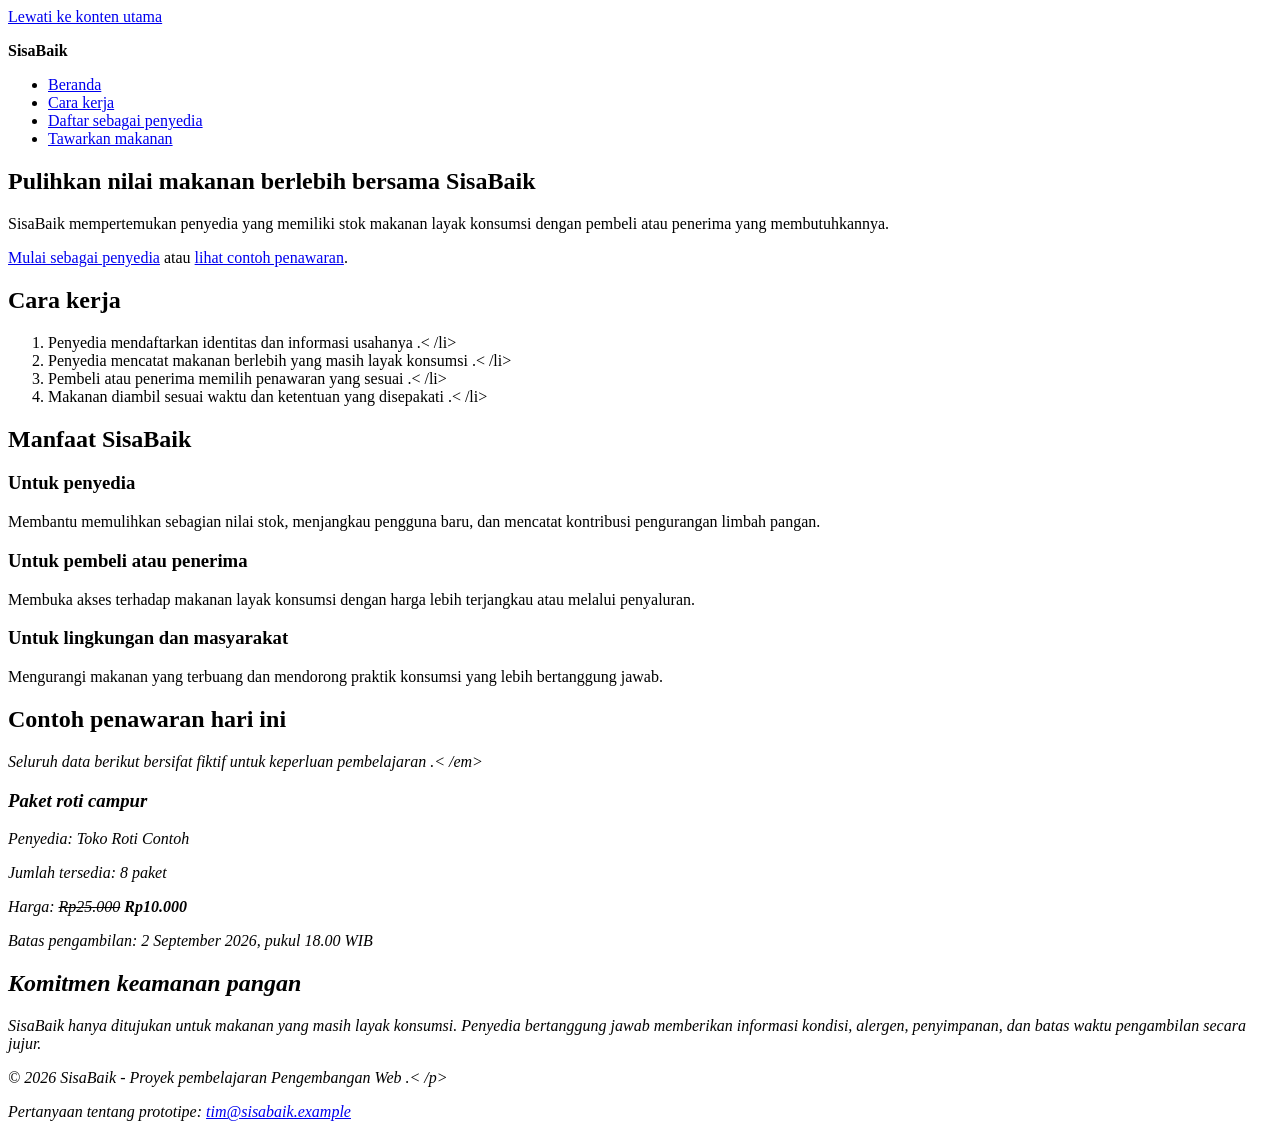
==== index.html @ 270f13f2 "feat: add semantic SisaBaik information page" ====
<! doctype html>
<html lang="id">
    <head>
        <meta charset="utf-8">
        <meta name="viewport" content="width=device-width, initial-scale=1">
        <meta
            name="description"
            content="SisaBaik membantu penyedia menawarkan makanan berlebih agar tetap bernilai, terjangkau, dan tidak
            terbuang."
>
    <title>Beranda | SisaBaik</title>
</head>
<body>
<a href="#konten-utama">Lewati ke konten utama</a>

<header>
<p><strong>SisaBaik</strong></p>
<nav aria-label="Navigasi utama">
<ul>
<li><a href="index.html" aria-current="page">Beranda</a></li>
<li><a href="#cara-kerja">Cara kerja</a></li>
<li><a href="daftar-penyedia.html">Daftar sebagai penyedia</a></li>
<li><a href="tawarkan-makanan.html">Tawarkan makanan</a></li>
</ul>
</nav>
</header>

<main id="konten-utama" tabindex="-1">
<section aria-labelledby="judul-utama">
<h1 id="judul-utama">Pulihkan nilai makanan berlebih bersama SisaBaik</h1>
<p>
SisaBaik mempertemukan penyedia yang memiliki stok makanan layak
konsumsi dengan pembeli atau penerima yang membutuhkannya.
</p>
<p>
<a href="daftar-penyedia.html">Mulai sebagai penyedia</a>
atau
<a href="#penawaran-contoh">lihat contoh penawaran</a>.
</p>
</section>

<section id="cara-kerja" aria-labelledby="judul-cara-kerja">
<h2 id="judul-cara-kerja">Cara kerja</h2>
<ol>
<li>Penyedia mendaftarkan identitas dan informasi usahanya .< /li>
<li>Penyedia mencatat makanan berlebih yang masih layak konsumsi .< /li>
<li>Pembeli atau penerima memilih penawaran yang sesuai .< /li>
<li>Makanan diambil sesuai waktu dan ketentuan yang disepakati .< /li>
</ol>
</section>

<section aria-labelledby="judul-manfaat">
<h2 id="judul-manfaat">Manfaat SisaBaik</h2>

<article>
<h3>Untuk penyedia</h3>
<p>
Membantu memulihkan sebagian nilai stok, menjangkau pengguna baru,
dan mencatat kontribusi pengurangan limbah pangan.
</p>
</article>

<article>
<h3>Untuk pembeli atau penerima</h3>
<p>
Membuka akses terhadap makanan layak konsumsi dengan harga lebih
terjangkau atau melalui penyaluran.
</p>
</article>

<article>
<h3>Untuk lingkungan dan masyarakat</h3>
<p>
Mengurangi makanan yang terbuang dan mendorong praktik konsumsi
yang lebih bertanggung jawab.
</p>
</article>
</section>

<section id="penawaran-contoh" aria-labelledby="judul-penawaran">
<h2 id="judul-penawaran">Contoh penawaran hari ini</h2>
<p><em>Seluruh data berikut bersifat fiktif untuk keperluan pembelajaran .< /em></p>

<article>
<h3>Paket roti campur</h3>
<p>Penyedia: Toko Roti Contoh</p>
<p>Jumlah tersedia: <data value="8">8 paket</data></p>
<p>Harga: <del>Rp25.000</del> <strong>Rp10.000</strong></p>
<p>
Batas pengambilan:
<time datetime="2026-09-02T18:00:00+07:00">
2 September 2026, pukul 18.00 WIB
</time>
</p>
</article>
</section>

<section aria-labelledby="judul-keamanan">
<h2 id="judul-keamanan">Komitmen keamanan pangan</h2>
<p>
    SisaBaik hanya ditujukan untuk makanan yang masih layak konsumsi.
Penyedia bertanggung jawab memberikan informasi kondisi, alergen,
penyimpanan, dan batas waktu pengambilan secara jujur.
</p>
</section>
</main>

<footer>
<p>&copy; 2026 SisaBaik - Proyek pembelajaran Pengembangan Web .< /p>
<address>
Pertanyaan tentang prototipe:
<a href="mailto:tim@sisabaik.example">tim@sisabaik.example</a>
</address>
</footer>
</body>
</html>
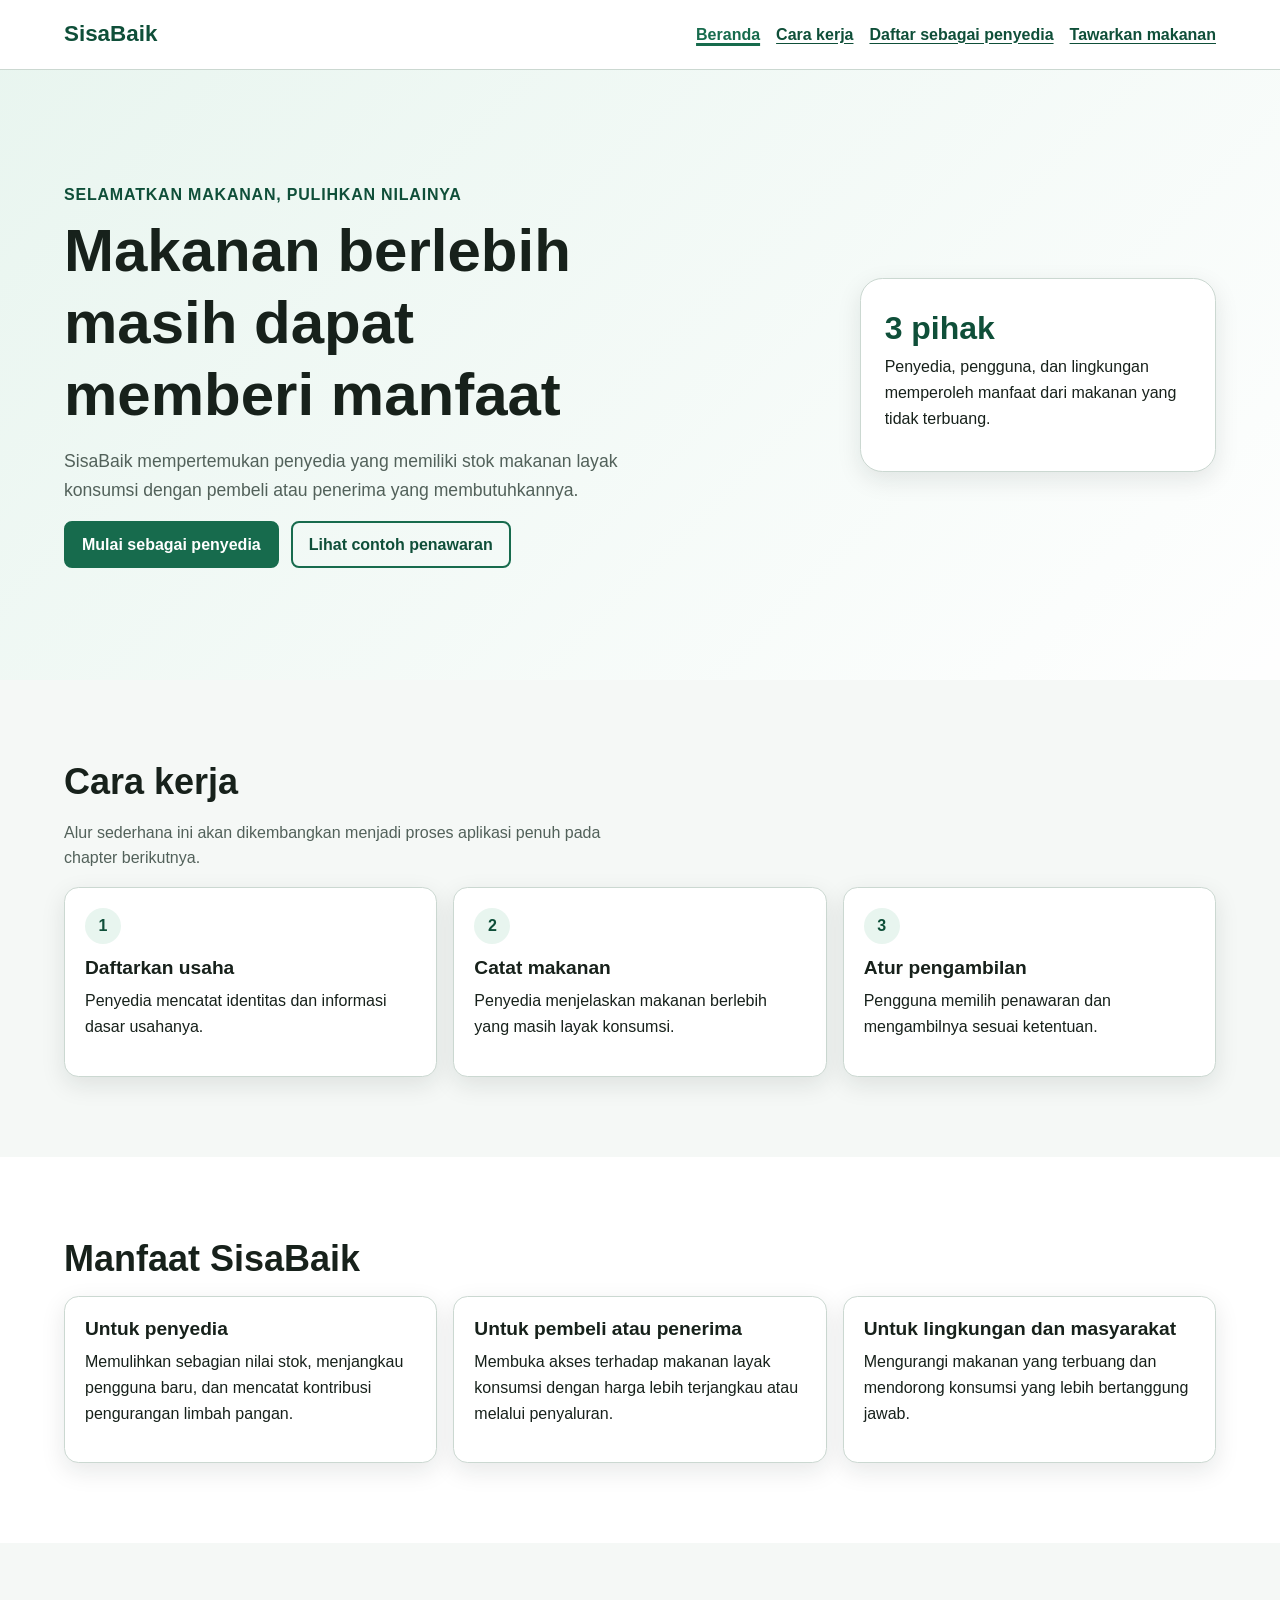
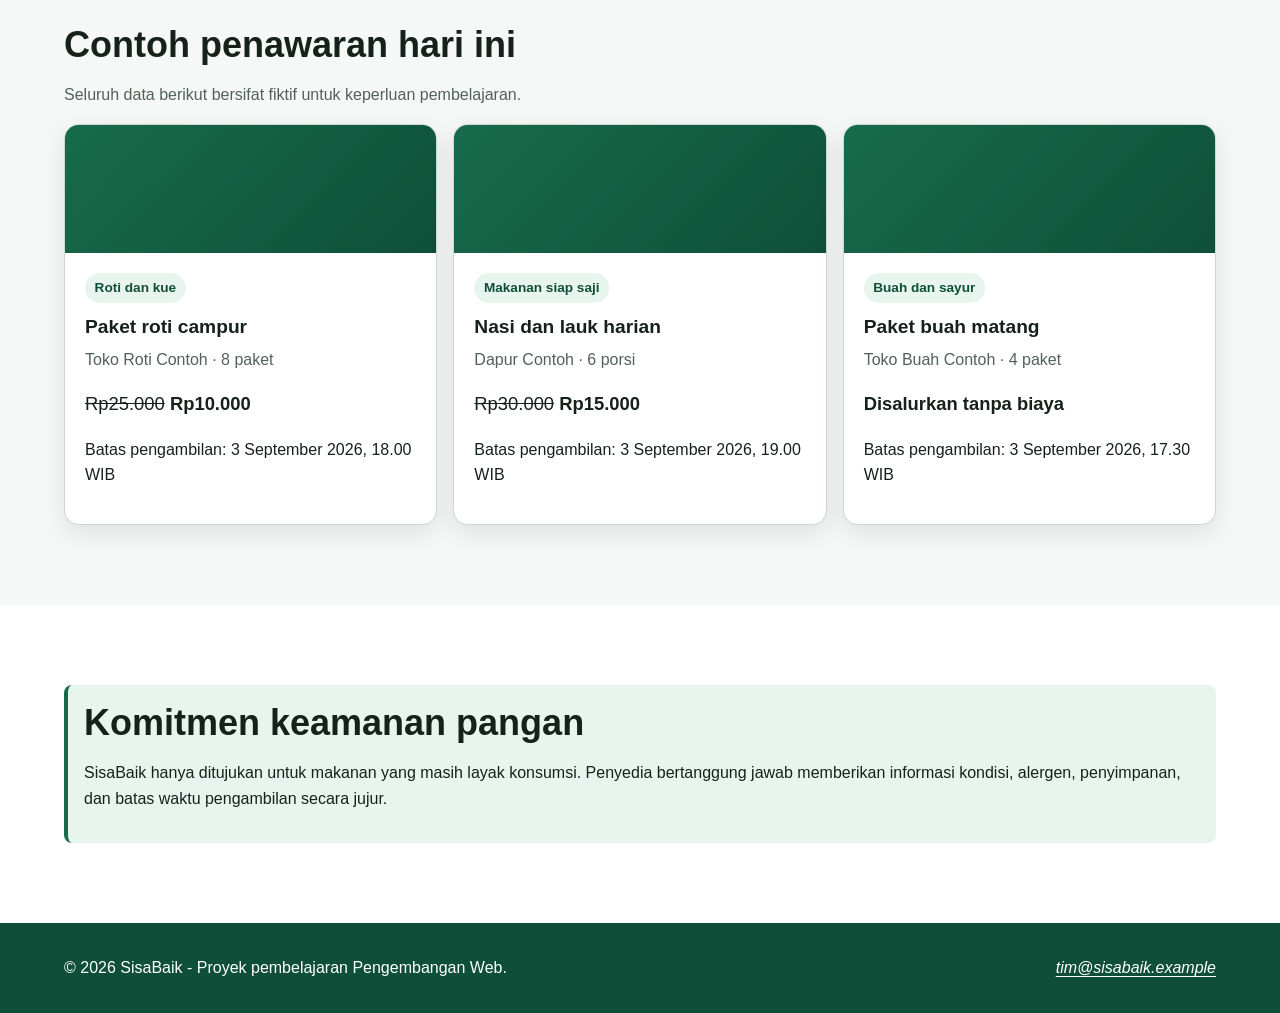
==== commit 2db70044: "feat: add responsive SisaBaik visual system" ====
--- a/index.html
+++ b/index.html
@@ -1,116 +1,472 @@
-<! doctype html>
+
+<!doctype html>
+
 <html lang="id">
+
     <head>
+
         <meta charset="utf-8">
-        <meta name="viewport" content="width=device-width, initial-scale=1">
+
+        <meta
+            name="viewport"
+            content="width=device-width, initial-scale=1"
+        >
+
         <meta
             name="description"
-            content="SisaBaik membantu penyedia menawarkan makanan berlebih agar tetap bernilai, terjangkau, dan tidak
-            terbuang."
->
-    <title>Beranda | SisaBaik</title>
-</head>
-<body>
-<a href="#konten-utama">Lewati ke konten utama</a>
-
-<header>
-<p><strong>SisaBaik</strong></p>
-<nav aria-label="Navigasi utama">
-<ul>
-<li><a href="index.html" aria-current="page">Beranda</a></li>
-<li><a href="#cara-kerja">Cara kerja</a></li>
-<li><a href="daftar-penyedia.html">Daftar sebagai penyedia</a></li>
-<li><a href="tawarkan-makanan.html">Tawarkan makanan</a></li>
-</ul>
-</nav>
-</header>
-
-<main id="konten-utama" tabindex="-1">
-<section aria-labelledby="judul-utama">
-<h1 id="judul-utama">Pulihkan nilai makanan berlebih bersama SisaBaik</h1>
-<p>
-SisaBaik mempertemukan penyedia yang memiliki stok makanan layak
-konsumsi dengan pembeli atau penerima yang membutuhkannya.
-</p>
-<p>
-<a href="daftar-penyedia.html">Mulai sebagai penyedia</a>
-atau
-<a href="#penawaran-contoh">lihat contoh penawaran</a>.
-</p>
-</section>
-
-<section id="cara-kerja" aria-labelledby="judul-cara-kerja">
-<h2 id="judul-cara-kerja">Cara kerja</h2>
-<ol>
-<li>Penyedia mendaftarkan identitas dan informasi usahanya .< /li>
-<li>Penyedia mencatat makanan berlebih yang masih layak konsumsi .< /li>
-<li>Pembeli atau penerima memilih penawaran yang sesuai .< /li>
-<li>Makanan diambil sesuai waktu dan ketentuan yang disepakati .< /li>
-</ol>
-</section>
-
-<section aria-labelledby="judul-manfaat">
-<h2 id="judul-manfaat">Manfaat SisaBaik</h2>
-
-<article>
-<h3>Untuk penyedia</h3>
-<p>
-Membantu memulihkan sebagian nilai stok, menjangkau pengguna baru,
-dan mencatat kontribusi pengurangan limbah pangan.
-</p>
-</article>
-
-<article>
-<h3>Untuk pembeli atau penerima</h3>
-<p>
-Membuka akses terhadap makanan layak konsumsi dengan harga lebih
-terjangkau atau melalui penyaluran.
-</p>
-</article>
-
-<article>
-<h3>Untuk lingkungan dan masyarakat</h3>
-<p>
-Mengurangi makanan yang terbuang dan mendorong praktik konsumsi
-yang lebih bertanggung jawab.
-</p>
-</article>
-</section>
-
-<section id="penawaran-contoh" aria-labelledby="judul-penawaran">
-<h2 id="judul-penawaran">Contoh penawaran hari ini</h2>
-<p><em>Seluruh data berikut bersifat fiktif untuk keperluan pembelajaran .< /em></p>
-
-<article>
-<h3>Paket roti campur</h3>
-<p>Penyedia: Toko Roti Contoh</p>
-<p>Jumlah tersedia: <data value="8">8 paket</data></p>
-<p>Harga: <del>Rp25.000</del> <strong>Rp10.000</strong></p>
-<p>
-Batas pengambilan:
-<time datetime="2026-09-02T18:00:00+07:00">
-2 September 2026, pukul 18.00 WIB
-</time>
-</p>
-</article>
-</section>
-
-<section aria-labelledby="judul-keamanan">
-<h2 id="judul-keamanan">Komitmen keamanan pangan</h2>
-<p>
-    SisaBaik hanya ditujukan untuk makanan yang masih layak konsumsi.
-Penyedia bertanggung jawab memberikan informasi kondisi, alergen,
-penyimpanan, dan batas waktu pengambilan secara jujur.
-</p>
-</section>
-</main>
-
-<footer>
-<p>&copy; 2026 SisaBaik - Proyek pembelajaran Pengembangan Web .< /p>
-<address>
-Pertanyaan tentang prototipe:
-<a href="mailto:tim@sisabaik.example">tim@sisabaik.example</a>
-</address>
-</footer>
-</body>
+            content="SisaBaik membantu penyedia menawarkan makanan berlebih agar tetap bernilai, terjangkau, dan tidak terbuang."
+        >
+
+        <title>Beranda | SisaBaik</title>
+
+        <link rel="stylesheet" href="styles.css">
+
+    </head>
+
+    <body>
+
+        <a class="skip-link" href="#konten-utama">
+            Lewati ke konten utama
+        </a>
+
+        <header class="site-header">
+
+            <div class="container header-layout">
+
+                <p class="brand">
+                    SisaBaik
+                </p>
+
+                <nav aria-label="Navigasi utama">
+
+                    <ul class="nav-list">
+
+                        <li>
+                            <a
+                                href="index.html"
+                                aria-current="page"
+                            >
+                                Beranda
+                            </a>
+                        </li>
+
+                        <li>
+                            <a href="#cara-kerja">
+                                Cara kerja
+                            </a>
+                        </li>
+
+                        <li>
+                            <a href="daftar-penyedia.html">
+                                Daftar sebagai penyedia
+                            </a>
+                        </li>
+
+                        <li>
+                            <a href="tawarkan-makanan.html">
+                                Tawarkan makanan
+                            </a>
+                        </li>
+
+                    </ul>
+
+                </nav>
+
+            </div>
+
+        </header>
+
+        <main id="konten-utama" tabindex="-1">
+
+            <section
+                class="hero"
+                aria-labelledby="judul-utama"
+            >
+
+                <div class="container hero-layout">
+
+                    <div>
+
+                        <p class="eyebrow">
+                            Selamatkan makanan, pulihkan nilainya
+                        </p>
+
+                        <h1 id="judul-utama">
+                            Makanan berlebih masih dapat memberi manfaat
+                        </h1>
+
+                        <p class="lead">
+                            SisaBaik mempertemukan penyedia yang memiliki stok makanan layak
+                            konsumsi dengan pembeli atau penerima yang membutuhkannya.
+                        </p>
+
+                        <div class="button-group">
+
+                            <a
+                                class="button"
+                                href="daftar-penyedia.html"
+                            >
+                                Mulai sebagai penyedia
+                            </a>
+
+                            <a
+                                class="button button-secondary"
+                                href="#penawaran-contoh"
+                            >
+                                Lihat contoh penawaran
+                            </a>
+
+                        </div>
+
+                    </div>
+
+                    <aside
+                        class="hero-panel"
+                        aria-label="Ringkasan manfaat SisaBaik"
+                    >
+
+                        <strong>
+                            3 pihak
+                        </strong>
+
+                        <p>
+                            Penyedia, pengguna, dan lingkungan memperoleh manfaat dari
+                            makanan yang tidak terbuang.
+                        </p>
+
+                    </aside>
+
+                </div>
+
+            </section>
+
+            <section
+                class="section"
+                id="cara-kerja"
+                aria-labelledby="judul-cara-kerja"
+            >
+
+                <div class="container">
+
+                    <h2 id="judul-cara-kerja">
+                        Cara kerja
+                    </h2>
+
+                    <p class="section-intro">
+                        Alur sederhana ini akan dikembangkan menjadi proses aplikasi penuh
+                        pada chapter berikutnya.
+                    </p>
+
+                    <div class="steps-grid">
+
+                        <article class="card">
+
+                            <span
+                                class="step-number"
+                                aria-hidden="true"
+                            >
+                                1
+                            </span>
+
+                            <h3>
+                                Daftarkan usaha
+                            </h3>
+
+                            <p>
+                                Penyedia mencatat identitas dan informasi dasar usahanya.
+                            </p>
+
+                        </article>
+
+                        <article class="card">
+
+                            <span
+                                class="step-number"
+                                aria-hidden="true"
+                            >
+                                2
+                            </span>
+
+                            <h3>
+                                Catat makanan
+                            </h3>
+
+                            <p>
+                                Penyedia menjelaskan makanan berlebih yang masih layak
+                                konsumsi.
+                            </p>
+
+                        </article>
+
+                        <article class="card">
+
+                            <span
+                                class="step-number"
+                                aria-hidden="true"
+                            >
+                                3
+                            </span>
+
+                            <h3>
+                                Atur pengambilan
+                            </h3>
+
+                            <p>
+                                Pengguna memilih penawaran dan mengambilnya sesuai
+                                ketentuan.
+                            </p>
+
+                        </article>
+
+                    </div>
+
+                </div>
+
+            </section>
+
+            <section
+                class="section section-alt"
+                aria-labelledby="judul-manfaat"
+            >
+
+                <div class="container">
+
+                    <h2 id="judul-manfaat">
+                        Manfaat SisaBaik
+                    </h2>
+
+                    <div class="benefit-grid">
+
+                        <article class="card">
+
+                            <h3>
+                                Untuk penyedia
+                            </h3>
+
+                            <p>
+                                Memulihkan sebagian nilai stok, menjangkau pengguna baru,
+                                dan mencatat kontribusi pengurangan limbah pangan.
+                            </p>
+
+                        </article>
+
+                        <article class="card">
+
+                            <h3>
+                                Untuk pembeli atau penerima
+                            </h3>
+
+                            <p>
+                                Membuka akses terhadap makanan layak konsumsi dengan harga
+                                lebih terjangkau atau melalui penyaluran.
+                            </p>
+
+                        </article>
+
+                        <article class="card">
+
+                            <h3>
+                                Untuk lingkungan dan masyarakat
+                            </h3>
+
+                            <p>
+                                Mengurangi makanan yang terbuang dan mendorong konsumsi
+                                yang lebih bertanggung jawab.
+                            </p>
+
+                        </article>
+
+                    </div>
+
+                </div>
+
+            </section>
+
+            <section
+                class="section"
+                id="penawaran-contoh"
+                aria-labelledby="judul-penawaran"
+            >
+
+                <div class="container">
+
+                    <h2 id="judul-penawaran">
+                        Contoh penawaran hari ini
+                    </h2>
+
+                    <p class="section-intro">
+                        Seluruh data berikut bersifat fiktif untuk keperluan pembelajaran.
+                    </p>
+
+                    <div class="offer-grid">
+
+                        <article class="offer-card">
+
+                            <div
+                                class="offer-card__visual"
+                                aria-hidden="true"
+                            ></div>
+
+                            <div class="offer-card__content">
+
+                                <span class="badge">
+                                    Roti dan kue
+                                </span>
+
+                                <h3>
+                                    Paket roti campur
+                                </h3>
+
+                                <p class="offer-card__meta">
+                                    Toko Roti Contoh ·
+                                    <data value="8">8 paket</data>
+                                </p>
+
+                                <p class="offer-card__price">
+                                    <del>Rp25.000</del>
+                                    <strong>Rp10.000</strong>
+                                </p>
+
+                                <p>
+                                    Batas pengambilan:
+                                    <time datetime="2026-09-03T18:00:00+07:00">
+                                        3 September 2026, 18.00 WIB
+                                    </time>
+                                </p>
+
+                            </div>
+
+                        </article>
+
+                        <article class="offer-card">
+
+                            <div
+                                class="offer-card__visual"
+                                aria-hidden="true"
+                            ></div>
+
+                            <div class="offer-card__content">
+
+                                <span class="badge">
+                                    Makanan siap saji
+                                </span>
+
+                                <h3>
+                                    Nasi dan lauk harian
+                                </h3>
+
+                                <p class="offer-card__meta">
+                                    Dapur Contoh ·
+                                    <data value="6">6 porsi</data>
+                                </p>
+
+                                <p class="offer-card__price">
+                                    <del>Rp30.000</del>
+                                    <strong>Rp15.000</strong>
+                                </p>
+
+                                <p>
+                                    Batas pengambilan:
+                                    <time datetime="2026-09-03T19:00:00+07:00">
+                                        3 September 2026, 19.00 WIB
+                                    </time>
+                                </p>
+
+                            </div>
+
+                        </article>
+
+                        <article class="offer-card">
+
+                            <div
+                                class="offer-card__visual"
+                                aria-hidden="true"
+                            ></div>
+
+                            <div class="offer-card__content">
+
+                                <span class="badge">
+                                    Buah dan sayur
+                                </span>
+
+                                <h3>
+                                    Paket buah matang
+                                </h3>
+
+                                <p class="offer-card__meta">
+                                    Toko Buah Contoh ·
+                                    <data value="4">4 paket</data>
+                                </p>
+
+                                <p class="offer-card__price">
+                                    <strong>
+                                        Disalurkan tanpa biaya
+                                    </strong>
+                                </p>
+
+                                <p>
+                                    Batas pengambilan:
+                                    <time datetime="2026-09-03T17:30:00+07:00">
+                                        3 September 2026, 17.30 WIB
+                                    </time>
+                                </p>
+
+                            </div>
+
+                        </article>
+
+                    </div>
+
+                </div>
+
+            </section>
+
+            <section
+                class="section section-alt"
+                aria-labelledby="judul-keamanan"
+            >
+
+                <div class="container">
+
+                    <div class="notice">
+
+                        <h2 id="judul-keamanan">
+                            Komitmen keamanan pangan
+                        </h2>
+
+                        <p>
+                            SisaBaik hanya ditujukan untuk makanan yang masih layak
+                            konsumsi. Penyedia bertanggung jawab memberikan informasi
+                            kondisi, alergen, penyimpanan, dan batas waktu pengambilan
+                            secara jujur.
+                        </p>
+
+                    </div>
+
+                </div>
+
+            </section>
+
+        </main>
+
+        <footer class="site-footer">
+
+            <div class="container footer-layout">
+
+                <p>
+                    &copy; 2026 SisaBaik - Proyek pembelajaran Pengembangan Web.
+                </p>
+
+                <address>
+                    <a href="mailto:tim@sisabaik.example">
+                        tim@sisabaik.example
+                    </a>
+                </address>
+
+            </div>
+
+        </footer>
+
+    </body>
+
 </html>
--- a/styles.css
+++ b/styles.css
@@ -0,0 +1,440 @@
+:root {
+    --color-primary: #176b4d;
+    --color-primary-dark: #0f4f39;
+    --color-primary-soft: #e8f5ef;
+    --color-accent: #f2b84b;
+    --color-text: #17211b;
+    --color-muted: #52615a;
+    --color-surface: #ffffff;
+    --color-background: #f5f8f6;
+    --color-border: #cbd8d1;
+    --color-danger: #a52a2a;
+    --shadow-card: 0 0.5rem 1.5rem rgb(23 33 27 / 10%);
+    --radius-small: 0.5rem;
+    --radius-medium: 0.9rem;
+    --radius-large: 1.4rem;
+    --content-width: 72rem;
+}
+
+*,
+*::before,
+*::after {
+    box-sizing: border-box;
+}
+
+html {
+    scroll-behavior: smooth;
+}
+
+body {
+    margin: 0;
+    background: var(--color-background);
+    color: var(--color-text);
+    font-family: Arial, Helvetica, sans-serif;
+    font-size: 1rem;
+    line-height: 1.6;
+}
+
+h1,
+h2,
+h3,
+p {
+    margin-block-start: 0;
+}
+
+h1,
+h2,
+h3 {
+    line-height: 1.2;
+}
+
+h1 {
+    max-width: 18ch;
+    margin-block-end: 1rem;
+    font-size: clamp(2rem, 7vw, 3.75rem);
+}
+
+h2 {
+    margin-block-end: 1rem;
+    font-size: clamp(1.5rem, 4vw, 2.25rem);
+}
+
+h3 {
+    margin-block-end: 0.6rem;
+    font-size: 1.2rem;
+}
+
+a {
+    color: var(--color-primary-dark);
+    text-underline-offset: 0.2em;
+}
+
+a:hover {
+    text-decoration-thickness: 0.18em;
+}
+
+:focus-visible {
+    outline: 0.2rem solid var(--color-accent);
+    outline-offset: 0.2rem;
+}
+
+.skip-link {
+    position: absolute;
+    inset-block-start: 0.5rem;
+    inset-inline-start: 0.5rem;
+    z-index: 100;
+    padding: 0.7rem 1rem;
+    border-radius: var(--radius-small);
+    background: var(--color-text);
+    color: var(--color-surface);
+    transform: translateY(-180%);
+}
+
+.skip-link:focus {
+    transform: translateY(0);
+}
+
+.container {
+    width: min(100% - 2rem, var(--content-width));
+    margin-inline: auto;
+}
+
+.site-header {
+    background: var(--color-surface);
+    border-block-end: 0.0625rem solid var(--color-border);
+}
+
+.header-layout {
+    display: flex;
+    flex-direction: column;
+    gap: 0.75rem;
+    padding-block: 1rem;
+}
+
+.brand {
+    margin: 0;
+    color: var(--color-primary-dark);
+    font-size: 1.4rem;
+    font-weight: 700;
+}
+
+.nav-list {
+    display: flex;
+    flex-wrap: wrap;
+    gap: 0.5rem 1rem;
+    margin: 0;
+    padding: 0;
+    list-style: none;
+}
+
+.nav-list a {
+    display: inline-block;
+    padding-block: 0.35rem;
+    font-weight: 700;
+}
+
+.nav-list a[aria-current="page"] {
+    color: var(--color-primary);
+    text-decoration-thickness: 0.2em;
+}
+
+.hero {
+    padding-block: clamp(3rem, 10vw, 7rem);
+    background: linear-gradient(
+        135deg,
+        rgb(232 245 239 / 95%),
+        rgb(255 255 255 / 92%)
+    );
+}
+
+.hero-layout {
+    display: grid;
+    gap: 2rem;
+    align-items: center;
+}
+
+.eyebrow {
+    margin-block-end: 0.5rem;
+    color: var(--color-primary-dark);
+    font-weight: 700;
+    letter-spacing: 0.05em;
+    text-transform: uppercase;
+}
+
+.lead {
+    max-width: 62ch;
+    color: var(--color-muted);
+    font-size: 1.1rem;
+}
+
+.hero-panel {
+    padding: 1.5rem;
+    border: 0.0625rem solid var(--color-border);
+    border-radius: var(--radius-large);
+    background: var(--color-surface);
+    box-shadow: var(--shadow-card);
+}
+
+.hero-panel strong {
+    display: block;
+    color: var(--color-primary-dark);
+    font-size: 2rem;
+}
+
+.button-group,
+.form-actions {
+    display: flex;
+    flex-wrap: wrap;
+    gap: 0.75rem;
+    align-items: center;
+}
+
+.button {
+    display: inline-block;
+    padding: 0.75rem 1rem;
+    border: 0.125rem solid var(--color-primary);
+    border-radius: var(--radius-small);
+    background: var(--color-primary);
+    color: var(--color-surface);
+    font: inherit;
+    font-weight: 700;
+    line-height: 1.2;
+    text-decoration: none;
+    cursor: pointer;
+}
+
+.button:hover {
+    background: var(--color-primary-dark);
+    border-color: var(--color-primary-dark);
+}
+
+.button-secondary {
+    background: transparent;
+    color: var(--color-primary-dark);
+}
+
+.section {
+    padding-block: clamp(2.5rem, 7vw, 5rem);
+}
+
+.section-alt {
+    background: var(--color-surface);
+}
+
+.section-intro {
+    max-width: 65ch;
+    color: var(--color-muted);
+}
+
+.steps-grid,
+.benefit-grid,
+.offer-grid {
+    display: grid;
+    grid-template-columns: 1fr;
+    gap: 1rem;
+}
+
+.card {
+    padding: 1.25rem;
+    border: 0.0625rem solid var(--color-border);
+    border-radius: var(--radius-medium);
+    background: var(--color-surface);
+    box-shadow: var(--shadow-card);
+}
+
+.step-number {
+    display: inline-grid;
+    width: 2.25rem;
+    height: 2.25rem;
+    margin-block-end: 0.75rem;
+    place-items: center;
+    border-radius: 50%;
+    background: var(--color-primary-soft);
+    color: var(--color-primary-dark);
+    font-weight: 700;
+}
+
+.offer-card {
+    display: flex;
+    flex-direction: column;
+    overflow: hidden;
+    border: 0.0625rem solid var(--color-border);
+    border-radius: var(--radius-medium);
+    background: var(--color-surface);
+    box-shadow: var(--shadow-card);
+}
+
+.offer-card__visual {
+    min-height: 8rem;
+    background: linear-gradient(
+        135deg,
+        var(--color-primary),
+        var(--color-primary-dark)
+    );
+}
+
+.offer-card__content {
+    display: flex;
+    flex: 1;
+    flex-direction: column;
+    padding: 1.25rem;
+}
+
+.offer-card__meta {
+    color: var(--color-muted);
+}
+
+.offer-card__price {
+    margin-block-start: auto;
+    font-size: 1.15rem;
+}
+
+.badge {
+    display: inline-block;
+    width: fit-content;
+    margin-block-end: 0.75rem;
+    padding: 0.25rem 0.6rem;
+    border-radius: 999px;
+    background: var(--color-primary-soft);
+    color: var(--color-primary-dark);
+    font-size: 0.85rem;
+    font-weight: 700;
+}
+
+.notice {
+    padding: 1rem;
+    border-inline-start: 0.3rem solid var(--color-primary);
+    border-radius: var(--radius-small);
+    background: var(--color-primary-soft);
+}
+
+.page-heading {
+    padding-block: clamp(2.5rem, 7vw, 5rem) 2rem;
+}
+
+.form-card {
+    max-width: 56rem;
+    margin-block-end: 3rem;
+    padding: clamp(1rem, 4vw, 2rem);
+    border: 0.0625rem solid var(--color-border);
+    border-radius: var(--radius-large);
+    background: var(--color-surface);
+    box-shadow: var(--shadow-card);
+}
+
+.form-section {
+    margin: 0 0 1.5rem;
+    padding: 1.25rem;
+    border: 0.0625rem solid var(--color-border);
+    border-radius: var(--radius-medium);
+}
+
+.form-section legend {
+    padding-inline: 0.4rem;
+    color: var(--color-primary-dark);
+    font-size: 1.1rem;
+    font-weight: 700;
+}
+
+label {
+    display: inline-block;
+    margin-block-end: 0.35rem;
+    font-weight: 700;
+}
+
+input,
+select,
+textarea {
+    width: 100%;
+    padding: 0.7rem 0.75rem;
+    border: 0.0625rem solid #809087;
+    border-radius: var(--radius-small);
+    background: var(--color-surface);
+    color: var(--color-text);
+    font: inherit;
+}
+
+textarea {
+    resize: vertical;
+}
+
+input:focus,
+select:focus,
+textarea:focus {
+    border-color: var(--color-primary-dark);
+}
+
+input[type="checkbox"],
+input[type="radio"] {
+    width: 1.1rem;
+    height: 1.1rem;
+    margin: 0.2rem 0 0;
+    accent-color: var(--color-primary);
+}
+
+.required-note {
+    color: var(--color-muted);
+}
+
+.site-footer {
+    padding-block: 2rem;
+    background: var(--color-primary-dark);
+    color: var(--color-surface);
+}
+
+.site-footer a {
+    color: var(--color-surface);
+}
+
+.footer-layout {
+    display: flex;
+    flex-direction: column;
+    gap: 0.5rem;
+}
+
+.footer-layout p,
+.footer-layout address {
+    margin: 0;
+}
+
+@media (min-width: 48rem) {
+
+    .header-layout {
+        flex-direction: row;
+        justify-content: space-between;
+        align-items: center;
+    }
+
+    .hero-layout {
+        grid-template-columns: minmax(0, 1.5fr) minmax(15rem, 0.7fr);
+    }
+
+    .steps-grid,
+    .benefit-grid {
+        grid-template-columns: repeat(3, minmax(0, 1fr));
+    }
+
+    .offer-grid {
+        grid-template-columns: repeat(2, minmax(0, 1fr));
+    }
+
+    .footer-layout {
+        flex-direction: row;
+        justify-content: space-between;
+        align-items: center;
+    }
+}
+
+@media (min-width: 68rem) {
+
+    .offer-grid {
+        grid-template-columns: repeat(3, minmax(0, 1fr));
+    }
+}
+
+@media (prefers-reduced-motion: reduce) {
+
+    html {
+        scroll-behavior: auto;
+    }
+}
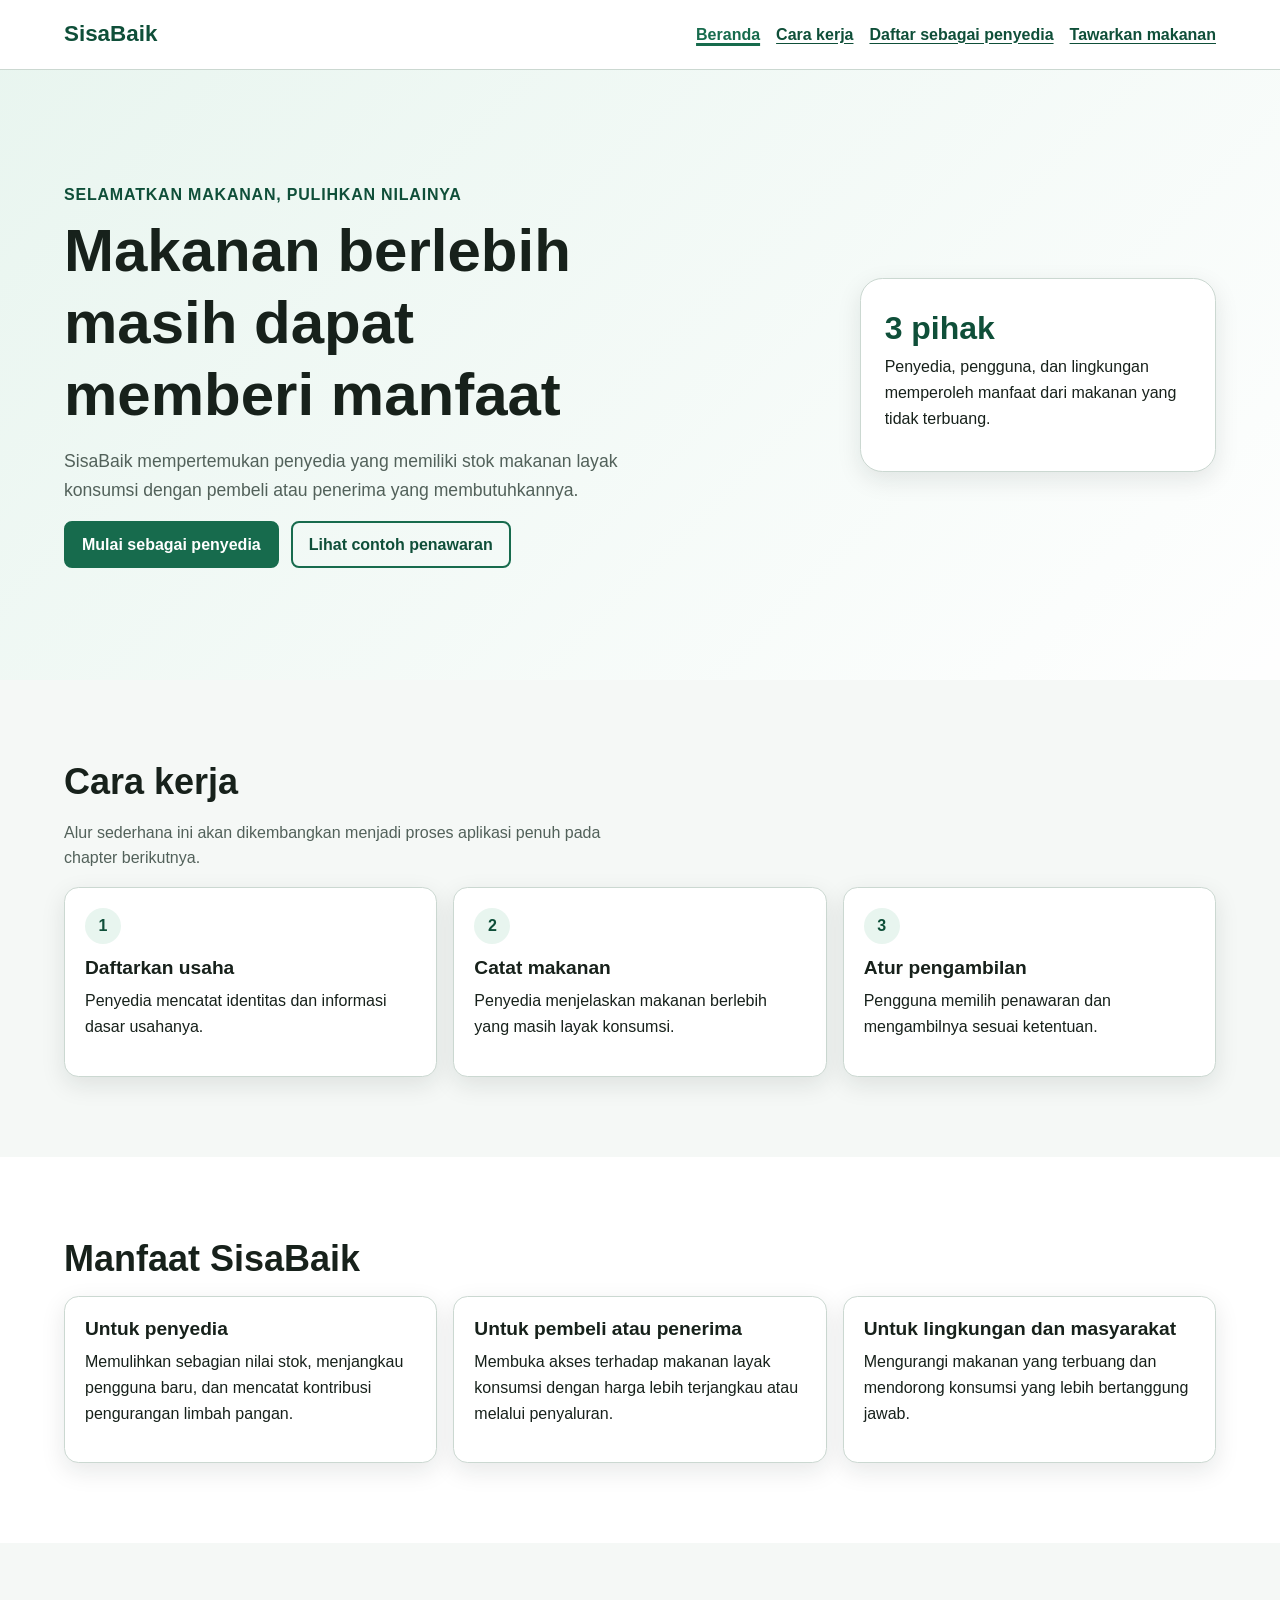
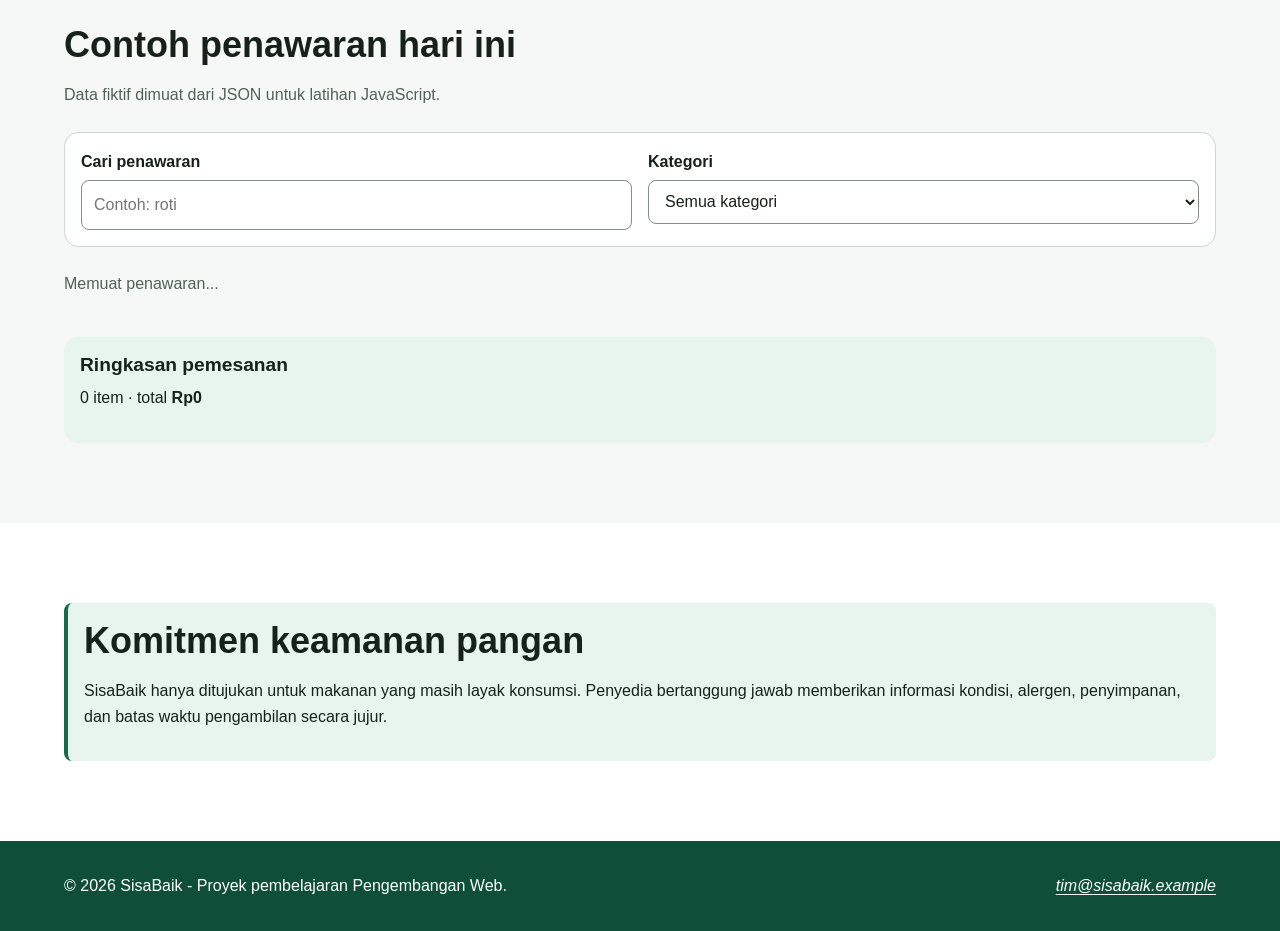
==== commit d16fa6e5: "feat: add JSON-powered offer catalog" ====
--- a/index.html
+++ b/index.html
@@ -1,472 +1,286 @@
-
-<!doctype html>
-
+<!DOCTYPE html>
 <html lang="id">
 
-    <head>
-
-        <meta charset="utf-8">
-
-        <meta
-            name="viewport"
-            content="width=device-width, initial-scale=1"
-        >
-
-        <meta
-            name="description"
-            content="SisaBaik membantu penyedia menawarkan makanan berlebih agar tetap bernilai, terjangkau, dan tidak terbuang."
-        >
-
-        <title>Beranda | SisaBaik</title>
-
-        <link rel="stylesheet" href="styles.css">
-
-    </head>
-
-    <body>
-
-        <a class="skip-link" href="#konten-utama">
-            Lewati ke konten utama
-        </a>
-
-        <header class="site-header">
-
-            <div class="container header-layout">
-
-                <p class="brand">
-                    SisaBaik
+<head>
+    <meta charset="utf-8">
+    <meta name="viewport" content="width=device-width, initial-scale=1">
+    <meta name="description"
+        content="SisaBaik membantu penyedia menawarkan makanan berlebih agar tetap bernilai, terjangkau, dan tidak terbuang.">
+
+    <title>Beranda | SisaBaik</title>
+
+    <link rel="stylesheet" href="styles.css">
+    <script src="app.js" defer></script>
+</head>
+
+<body>
+
+    <a class="skip-link" href="#konten-utama">
+        Lewati ke konten utama
+    </a>
+
+    <!-- Header -->
+    <header class="site-header">
+        <div class="container header-layout">
+
+            <p class="brand">SisaBaik</p>
+
+            <nav aria-label="Navigasi utama">
+                <ul class="nav-list">
+                    <li>
+                        <a href="index.html" aria-current="page">Beranda</a>
+                    </li>
+                    <li>
+                        <a href="#cara-kerja">Cara kerja</a>
+                    </li>
+                    <li>
+                        <a href="daftar-penyedia.html">Daftar sebagai penyedia</a>
+                    </li>
+                    <li>
+                        <a href="tawarkan-makanan.html">Tawarkan makanan</a>
+                    </li>
+                </ul>
+            </nav>
+
+        </div>
+    </header>
+
+    <!-- Main Content -->
+    <main id="konten-utama" tabindex="-1">
+
+        <!-- Hero Section -->
+        <section class="hero" aria-labelledby="judul-utama">
+            <div class="container hero-layout">
+
+                <div>
+                    <p class="eyebrow">
+                        Selamatkan makanan, pulihkan nilainya
+                    </p>
+
+                    <h1 id="judul-utama">
+                        Makanan berlebih masih dapat memberi manfaat
+                    </h1>
+
+                    <p class="lead">
+                        SisaBaik mempertemukan penyedia yang memiliki stok makanan
+                        layak konsumsi dengan pembeli atau penerima yang membutuhkannya.
+                    </p>
+
+                    <div class="button-group">
+                        <a class="button" href="daftar-penyedia.html">
+                            Mulai sebagai penyedia
+                        </a>
+
+                        <a class="button button-secondary" href="#penawaran-contoh">
+                            Lihat contoh penawaran
+                        </a>
+                    </div>
+                </div>
+
+                <aside class="hero-panel" aria-label="Ringkasan manfaat SisaBaik">
+                    <strong>3 pihak</strong>
+
+                    <p>
+                        Penyedia, pengguna, dan lingkungan memperoleh manfaat
+                        dari makanan yang tidak terbuang.
+                    </p>
+                </aside>
+
+            </div>
+        </section>
+
+        <!-- Cara Kerja -->
+        <section class="section" id="cara-kerja" aria-labelledby="judul-cara-kerja">
+            <div class="container">
+
+                <h2 id="judul-cara-kerja">Cara kerja</h2>
+
+                <p class="section-intro">
+                    Alur sederhana ini akan dikembangkan menjadi proses aplikasi
+                    penuh pada chapter berikutnya.
                 </p>
 
-                <nav aria-label="Navigasi utama">
-
-                    <ul class="nav-list">
-
-                        <li>
-                            <a
-                                href="index.html"
-                                aria-current="page"
-                            >
-                                Beranda
-                            </a>
-                        </li>
-
-                        <li>
-                            <a href="#cara-kerja">
-                                Cara kerja
-                            </a>
-                        </li>
-
-                        <li>
-                            <a href="daftar-penyedia.html">
-                                Daftar sebagai penyedia
-                            </a>
-                        </li>
-
-                        <li>
-                            <a href="tawarkan-makanan.html">
-                                Tawarkan makanan
-                            </a>
-                        </li>
-
-                    </ul>
-
-                </nav>
-
-            </div>
-
-        </header>
-
-        <main id="konten-utama" tabindex="-1">
-
-            <section
-                class="hero"
-                aria-labelledby="judul-utama"
-            >
-
-                <div class="container hero-layout">
-
-                    <div>
-
-                        <p class="eyebrow">
-                            Selamatkan makanan, pulihkan nilainya
-                        </p>
-
-                        <h1 id="judul-utama">
-                            Makanan berlebih masih dapat memberi manfaat
-                        </h1>
-
-                        <p class="lead">
-                            SisaBaik mempertemukan penyedia yang memiliki stok makanan layak
-                            konsumsi dengan pembeli atau penerima yang membutuhkannya.
-                        </p>
-
-                        <div class="button-group">
-
-                            <a
-                                class="button"
-                                href="daftar-penyedia.html"
-                            >
-                                Mulai sebagai penyedia
-                            </a>
-
-                            <a
-                                class="button button-secondary"
-                                href="#penawaran-contoh"
-                            >
-                                Lihat contoh penawaran
-                            </a>
-
-                        </div>
-
-                    </div>
-
-                    <aside
-                        class="hero-panel"
-                        aria-label="Ringkasan manfaat SisaBaik"
-                    >
-
-                        <strong>
-                            3 pihak
-                        </strong>
-
-                        <p>
-                            Penyedia, pengguna, dan lingkungan memperoleh manfaat dari
-                            makanan yang tidak terbuang.
-                        </p>
-
-                    </aside>
-
-                </div>
-
-            </section>
-
-            <section
-                class="section"
-                id="cara-kerja"
-                aria-labelledby="judul-cara-kerja"
-            >
-
-                <div class="container">
-
-                    <h2 id="judul-cara-kerja">
-                        Cara kerja
+                <div class="steps-grid">
+
+                    <article class="card">
+                        <span class="step-number" aria-hidden="true">1</span>
+
+                        <h3>Daftarkan usaha</h3>
+
+                        <p>
+                            Penyedia mencatat identitas dan informasi dasar usahanya.
+                        </p>
+                    </article>
+
+                    <article class="card">
+                        <span class="step-number" aria-hidden="true">2</span>
+
+                        <h3>Catat makanan</h3>
+
+                        <p>
+                            Penyedia menjelaskan makanan berlebih yang masih layak konsumsi.
+                        </p>
+                    </article>
+
+                    <article class="card">
+                        <span class="step-number" aria-hidden="true">3</span>
+
+                        <h3>Atur pengambilan</h3>
+
+                        <p>
+                            Pengguna memilih penawaran dan mengambilnya sesuai ketentuan.
+                        </p>
+                    </article>
+
+                </div>
+            </div>
+        </section>
+
+        <!-- Manfaat -->
+        <section class="section section-alt" aria-labelledby="judul-manfaat">
+            <div class="container">
+
+                <h2 id="judul-manfaat">Manfaat SisaBaik</h2>
+
+                <div class="benefit-grid">
+
+                    <article class="card">
+                        <h3>Untuk penyedia</h3>
+
+                        <p>
+                            Memulihkan sebagian nilai stok, menjangkau pengguna baru,
+                            dan mencatat kontribusi pengurangan limbah pangan.
+                        </p>
+                    </article>
+
+                    <article class="card">
+                        <h3>Untuk pembeli atau penerima</h3>
+
+                        <p>
+                            Membuka akses terhadap makanan layak konsumsi dengan
+                            harga lebih terjangkau atau melalui penyaluran.
+                        </p>
+                    </article>
+
+                    <article class="card">
+                        <h3>Untuk lingkungan dan masyarakat</h3>
+
+                        <p>
+                            Mengurangi makanan yang terbuang dan mendorong konsumsi
+                            yang lebih bertanggung jawab.
+                        </p>
+                    </article>
+
+                </div>
+            </div>
+        </section>
+
+        <!-- Contoh Penawaran -->
+        <section class="section" id="penawaran-contoh" aria-labelledby="judul-penawaran">
+            <div class="container">
+
+                <h2 id="judul-penawaran">Contoh penawaran hari ini</h2>
+
+                <p class="section-intro">
+                    Data fiktif dimuat dari JSON untuk latihan JavaScript.
+                </p>
+
+                <form class="filter-panel" id="filter-form" role="search">
+
+                    <p>
+                        <label for="kata-kunci">Cari penawaran</label><br>
+
+                        <input id="kata-kunci"
+                            name="kata_kunci"
+                            type="search"
+                            placeholder="Contoh: roti">
+                    </p>
+
+                    <p>
+                        <label for="filter-kategori">Kategori</label><br>
+
+                        <select id="filter-kategori" name="kategori">
+                            <option value="semua">Semua kategori</option>
+                            <option value="makanan-siap-saji">
+                                Makanan siap saji
+                            </option>
+                            <option value="roti-kue">
+                                Roti dan kue
+                            </option>
+                            <option value="buah-sayur">
+                                Buah dan sayur
+                            </option>
+                        </select>
+                    </p>
+
+                </form>
+
+                <p id="status-katalog"
+                    class="status-message"
+                    role="status"
+                    aria-live="polite">
+                    Memuat penawaran...
+                </p>
+
+                <div class="offer-grid" id="daftar-penawaran"></div>
+
+                <!-- Ringkasan Pemesanan -->
+                <aside class="cart-summary" aria-labelledby="judul-ringkasan">
+
+                    <h3 id="judul-ringkasan">
+                        Ringkasan pemesanan
+                    </h3>
+
+                    <p>
+                        <span id="jumlah-item">0</span> item ·
+                        total <strong id="total-pesanan">Rp0</strong>
+                    </p>
+
+                </aside>
+
+            </div>
+        </section>
+
+        <!-- Keamanan Pangan -->
+        <section class="section section-alt" aria-labelledby="judul-keamanan">
+            <div class="container">
+
+                <div class="notice">
+
+                    <h2 id="judul-keamanan">
+                        Komitmen keamanan pangan
                     </h2>
 
-                    <p class="section-intro">
-                        Alur sederhana ini akan dikembangkan menjadi proses aplikasi penuh
-                        pada chapter berikutnya.
-                    </p>
-
-                    <div class="steps-grid">
-
-                        <article class="card">
-
-                            <span
-                                class="step-number"
-                                aria-hidden="true"
-                            >
-                                1
-                            </span>
-
-                            <h3>
-                                Daftarkan usaha
-                            </h3>
-
-                            <p>
-                                Penyedia mencatat identitas dan informasi dasar usahanya.
-                            </p>
-
-                        </article>
-
-                        <article class="card">
-
-                            <span
-                                class="step-number"
-                                aria-hidden="true"
-                            >
-                                2
-                            </span>
-
-                            <h3>
-                                Catat makanan
-                            </h3>
-
-                            <p>
-                                Penyedia menjelaskan makanan berlebih yang masih layak
-                                konsumsi.
-                            </p>
-
-                        </article>
-
-                        <article class="card">
-
-                            <span
-                                class="step-number"
-                                aria-hidden="true"
-                            >
-                                3
-                            </span>
-
-                            <h3>
-                                Atur pengambilan
-                            </h3>
-
-                            <p>
-                                Pengguna memilih penawaran dan mengambilnya sesuai
-                                ketentuan.
-                            </p>
-
-                        </article>
-
-                    </div>
-
-                </div>
-
-            </section>
-
-            <section
-                class="section section-alt"
-                aria-labelledby="judul-manfaat"
-            >
-
-                <div class="container">
-
-                    <h2 id="judul-manfaat">
-                        Manfaat SisaBaik
-                    </h2>
-
-                    <div class="benefit-grid">
-
-                        <article class="card">
-
-                            <h3>
-                                Untuk penyedia
-                            </h3>
-
-                            <p>
-                                Memulihkan sebagian nilai stok, menjangkau pengguna baru,
-                                dan mencatat kontribusi pengurangan limbah pangan.
-                            </p>
-
-                        </article>
-
-                        <article class="card">
-
-                            <h3>
-                                Untuk pembeli atau penerima
-                            </h3>
-
-                            <p>
-                                Membuka akses terhadap makanan layak konsumsi dengan harga
-                                lebih terjangkau atau melalui penyaluran.
-                            </p>
-
-                        </article>
-
-                        <article class="card">
-
-                            <h3>
-                                Untuk lingkungan dan masyarakat
-                            </h3>
-
-                            <p>
-                                Mengurangi makanan yang terbuang dan mendorong konsumsi
-                                yang lebih bertanggung jawab.
-                            </p>
-
-                        </article>
-
-                    </div>
-
-                </div>
-
-            </section>
-
-            <section
-                class="section"
-                id="penawaran-contoh"
-                aria-labelledby="judul-penawaran"
-            >
-
-                <div class="container">
-
-                    <h2 id="judul-penawaran">
-                        Contoh penawaran hari ini
-                    </h2>
-
-                    <p class="section-intro">
-                        Seluruh data berikut bersifat fiktif untuk keperluan pembelajaran.
-                    </p>
-
-                    <div class="offer-grid">
-
-                        <article class="offer-card">
-
-                            <div
-                                class="offer-card__visual"
-                                aria-hidden="true"
-                            ></div>
-
-                            <div class="offer-card__content">
-
-                                <span class="badge">
-                                    Roti dan kue
-                                </span>
-
-                                <h3>
-                                    Paket roti campur
-                                </h3>
-
-                                <p class="offer-card__meta">
-                                    Toko Roti Contoh ·
-                                    <data value="8">8 paket</data>
-                                </p>
-
-                                <p class="offer-card__price">
-                                    <del>Rp25.000</del>
-                                    <strong>Rp10.000</strong>
-                                </p>
-
-                                <p>
-                                    Batas pengambilan:
-                                    <time datetime="2026-09-03T18:00:00+07:00">
-                                        3 September 2026, 18.00 WIB
-                                    </time>
-                                </p>
-
-                            </div>
-
-                        </article>
-
-                        <article class="offer-card">
-
-                            <div
-                                class="offer-card__visual"
-                                aria-hidden="true"
-                            ></div>
-
-                            <div class="offer-card__content">
-
-                                <span class="badge">
-                                    Makanan siap saji
-                                </span>
-
-                                <h3>
-                                    Nasi dan lauk harian
-                                </h3>
-
-                                <p class="offer-card__meta">
-                                    Dapur Contoh ·
-                                    <data value="6">6 porsi</data>
-                                </p>
-
-                                <p class="offer-card__price">
-                                    <del>Rp30.000</del>
-                                    <strong>Rp15.000</strong>
-                                </p>
-
-                                <p>
-                                    Batas pengambilan:
-                                    <time datetime="2026-09-03T19:00:00+07:00">
-                                        3 September 2026, 19.00 WIB
-                                    </time>
-                                </p>
-
-                            </div>
-
-                        </article>
-
-                        <article class="offer-card">
-
-                            <div
-                                class="offer-card__visual"
-                                aria-hidden="true"
-                            ></div>
-
-                            <div class="offer-card__content">
-
-                                <span class="badge">
-                                    Buah dan sayur
-                                </span>
-
-                                <h3>
-                                    Paket buah matang
-                                </h3>
-
-                                <p class="offer-card__meta">
-                                    Toko Buah Contoh ·
-                                    <data value="4">4 paket</data>
-                                </p>
-
-                                <p class="offer-card__price">
-                                    <strong>
-                                        Disalurkan tanpa biaya
-                                    </strong>
-                                </p>
-
-                                <p>
-                                    Batas pengambilan:
-                                    <time datetime="2026-09-03T17:30:00+07:00">
-                                        3 September 2026, 17.30 WIB
-                                    </time>
-                                </p>
-
-                            </div>
-
-                        </article>
-
-                    </div>
-
-                </div>
-
-            </section>
-
-            <section
-                class="section section-alt"
-                aria-labelledby="judul-keamanan"
-            >
-
-                <div class="container">
-
-                    <div class="notice">
-
-                        <h2 id="judul-keamanan">
-                            Komitmen keamanan pangan
-                        </h2>
-
-                        <p>
-                            SisaBaik hanya ditujukan untuk makanan yang masih layak
-                            konsumsi. Penyedia bertanggung jawab memberikan informasi
-                            kondisi, alergen, penyimpanan, dan batas waktu pengambilan
-                            secara jujur.
-                        </p>
-
-                    </div>
-
-                </div>
-
-            </section>
-
-        </main>
-
-        <footer class="site-footer">
-
-            <div class="container footer-layout">
-
-                <p>
-                    &copy; 2026 SisaBaik - Proyek pembelajaran Pengembangan Web.
-                </p>
-
-                <address>
-                    <a href="mailto:tim@sisabaik.example">
-                        tim@sisabaik.example
-                    </a>
-                </address>
-
-            </div>
-
-        </footer>
-
-    </body>
+                    <p>
+                        SisaBaik hanya ditujukan untuk makanan yang masih layak konsumsi.
+                        Penyedia bertanggung jawab memberikan informasi kondisi, alergen,
+                        penyimpanan, dan batas waktu pengambilan secara jujur.
+                    </p>
+
+                </div>
+
+            </div>
+        </section>
+
+    </main>
+
+    <!-- Footer -->
+    <footer class="site-footer">
+        <div class="container footer-layout">
+
+            <p>
+                &copy; 2026 SisaBaik - Proyek pembelajaran Pengembangan Web.
+            </p>
+
+            <address>
+                <a href="mailto:tim@sisabaik.example">
+                    tim@sisabaik.example
+                </a>
+            </address>
+
+        </div>
+    </footer>
+
+</body>
 
 </html>
--- a/styles.css
+++ b/styles.css
@@ -398,7 +398,6 @@
 }
 
 @media (min-width: 48rem) {
-
     .header-layout {
         flex-direction: row;
         justify-content: space-between;
@@ -426,15 +425,50 @@
 }
 
 @media (min-width: 68rem) {
-
     .offer-grid {
         grid-template-columns: repeat(3, minmax(0, 1fr));
     }
 }
 
 @media (prefers-reduced-motion: reduce) {
-
     html {
         scroll-behavior: auto;
     }
+}
+
+.filter-panel {
+    display: grid;
+    gap: 1rem;
+    margin-block: 1.5rem;
+    padding: 1rem;
+    border: 0.0625rem solid var(--color-border);
+    border-radius: var(--radius-medium);
+    background: var(--color-surface);
+}
+
+.filter-panel p {
+    margin: 0;
+}
+
+.status-message {
+    min-height: 1.6em;
+    color: var(--color-muted);
+}
+
+.cart-summary {
+    margin-block-start: 1.5rem;
+    padding: 1rem;
+    border-radius: var(--radius-medium);
+    background: var(--color-primary-soft);
+}
+
+.error-message {
+    color: var(--color-danger);
+    font-weight: 700;
+}
+
+@media (min-width: 48rem) {
+    .filter-panel {
+        grid-template-columns: repeat(2, minmax(0, 1fr));
+    }
 }
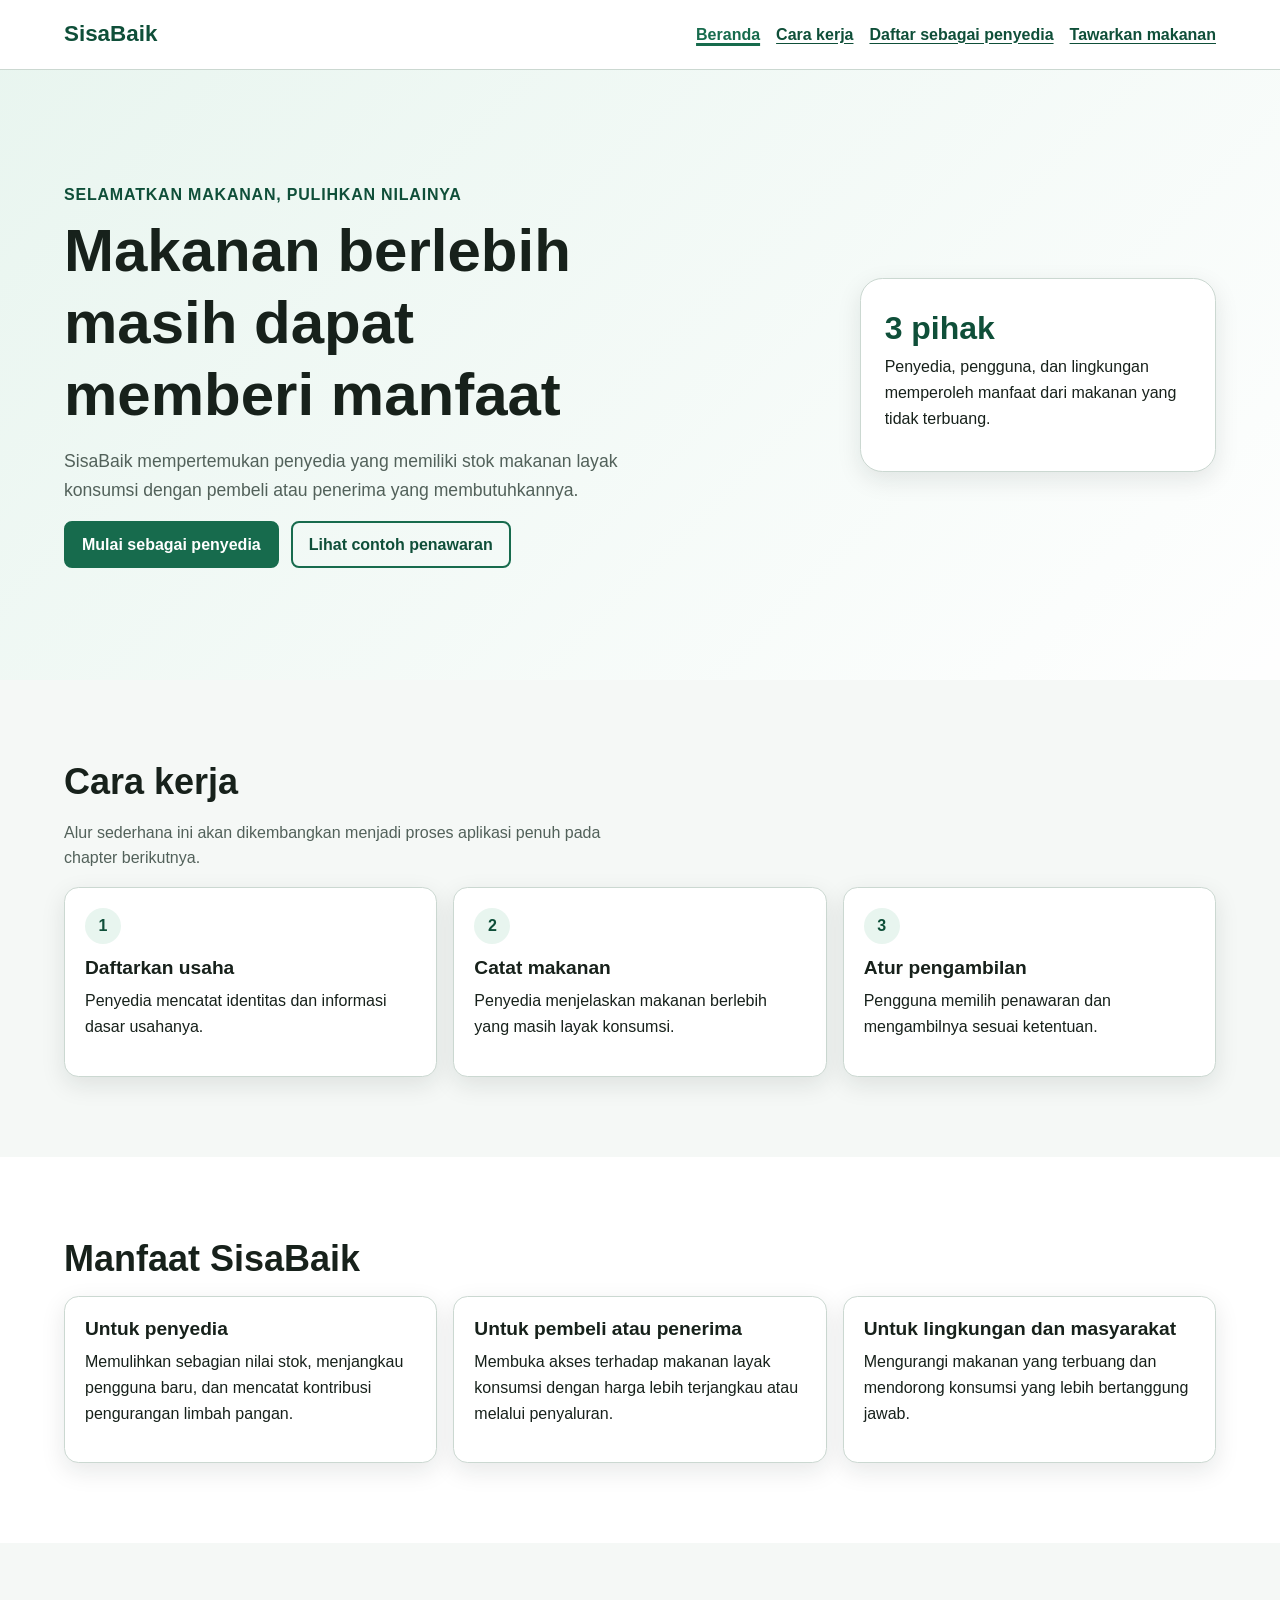
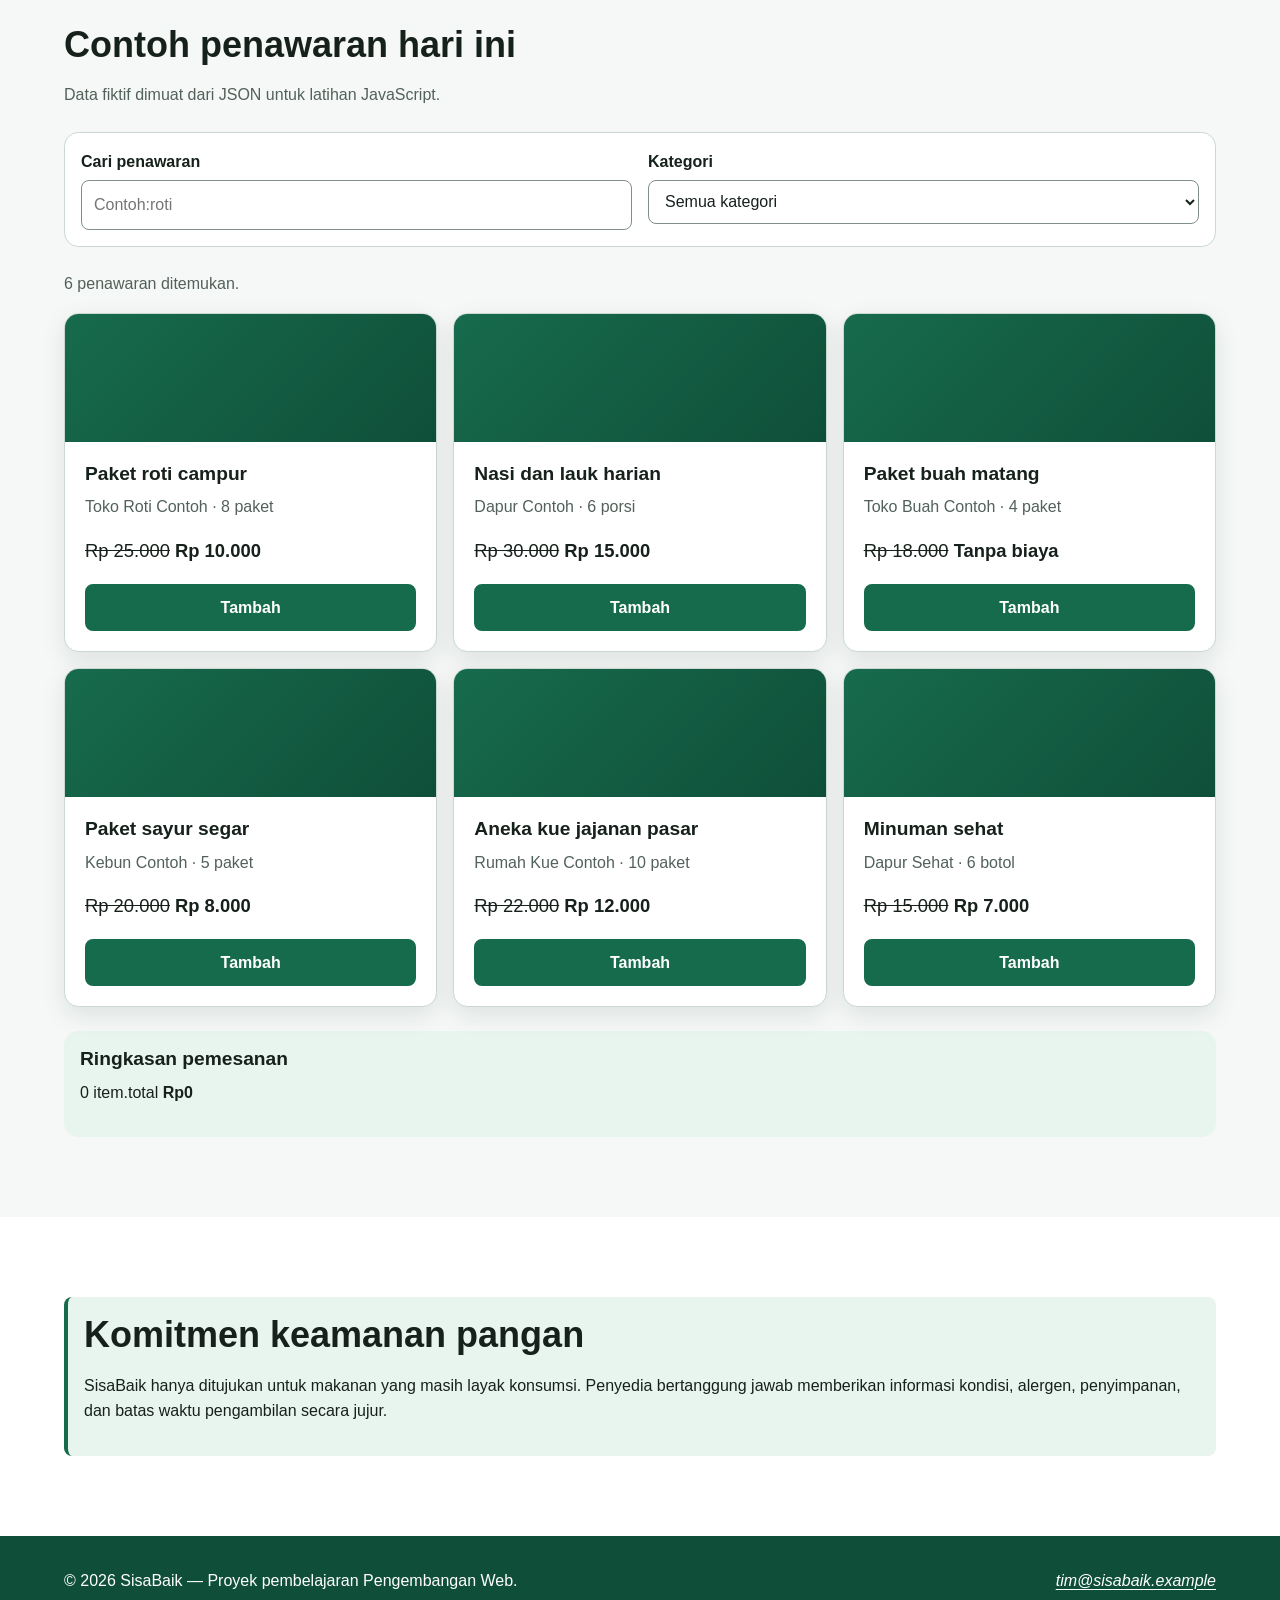
==== commit f348957f: "perubahan hari ini" ====
--- a/index.html
+++ b/index.html
@@ -1,286 +1,141 @@
-<!DOCTYPE html>
+<!doctype html>
 <html lang="id">
-
-<head>
+  <head>
     <meta charset="utf-8">
     <meta name="viewport" content="width=device-width, initial-scale=1">
-    <meta name="description"
-        content="SisaBaik membantu penyedia menawarkan makanan berlebih agar tetap bernilai, terjangkau, dan tidak terbuang.">
-
+    <meta name="description" content="SisaBaik membantu penyedia menawarkan makanan berlebih agar tetap bernilai, terjangkau, dan tidak terbuang.">
     <title>Beranda | SisaBaik</title>
-
     <link rel="stylesheet" href="styles.css">
     <script src="app.js" defer></script>
-</head>
+  </head>
+  <body>
+    <a class="skip-link" href="#konten-utama">Lewati ke konten utama</a>
 
-<body>
-
-    <a class="skip-link" href="#konten-utama">
-        Lewati ke konten utama
-    </a>
-
-    <!-- Header -->
     <header class="site-header">
-        <div class="container header-layout">
-
-            <p class="brand">SisaBaik</p>
-
-            <nav aria-label="Navigasi utama">
-                <ul class="nav-list">
-                    <li>
-                        <a href="index.html" aria-current="page">Beranda</a>
-                    </li>
-                    <li>
-                        <a href="#cara-kerja">Cara kerja</a>
-                    </li>
-                    <li>
-                        <a href="daftar-penyedia.html">Daftar sebagai penyedia</a>
-                    </li>
-                    <li>
-                        <a href="tawarkan-makanan.html">Tawarkan makanan</a>
-                    </li>
-                </ul>
-            </nav>
-
-        </div>
+      <div class="container header-layout">
+        <p class="brand">SisaBaik</p>
+        <nav aria-label="Navigasi utama">
+          <ul class="nav-list">
+            <li><a href="index.html" aria-current="page">Beranda</a></li>
+            <li><a href="#cara-kerja">Cara kerja</a></li>
+            <li><a href="daftar-penyedia.html">Daftar sebagai penyedia</a></li>
+            <li><a href="tawarkan-makanan.html">Tawarkan makanan</a></li>
+          </ul>
+        </nav>
+      </div>
     </header>
 
-    <!-- Main Content -->
     <main id="konten-utama" tabindex="-1">
+      <section class="hero" aria-labelledby="judul-utama">
+        <div class="container hero-layout">
+          <div>
+            <p class="eyebrow">Selamatkan makanan, pulihkan nilainya</p>
+            <h1 id="judul-utama">Makanan berlebih masih dapat memberi manfaat</h1>
+            <p class="lead">SisaBaik mempertemukan penyedia yang memiliki stok makanan layak konsumsi dengan pembeli atau penerima yang membutuhkannya.</p>
+            <div class="button-group">
+              <a class="button" href="daftar-penyedia.html">Mulai sebagai penyedia</a>
+              <a class="button button-secondary" href="#penawaran-contoh">Lihat contoh penawaran</a>
+            </div>
+          </div>
+          <aside class="hero-panel" aria-label="Ringkasan manfaat SisaBaik">
+            <strong>3 pihak</strong>
+            <p>Penyedia, pengguna, dan lingkungan memperoleh manfaat dari makanan yang tidak terbuang.</p>
+          </aside>
+        </div>
+      </section>
 
-        <!-- Hero Section -->
-        <section class="hero" aria-labelledby="judul-utama">
-            <div class="container hero-layout">
+      <section class="section" id="cara-kerja" aria-labelledby="judul-cara-kerja">
+        <div class="container">
+          <h2 id="judul-cara-kerja">Cara kerja</h2>
+          <p class="section-intro">Alur sederhana ini akan dikembangkan menjadi proses aplikasi penuh pada chapter berikutnya.</p>
+          <div class="steps-grid">
+            <article class="card">
+              <span class="step-number" aria-hidden="true">1</span>
+              <h3>Daftarkan usaha</h3>
+              <p>Penyedia mencatat identitas dan informasi dasar usahanya.</p>
+            </article>
+            <article class="card">
+              <span class="step-number" aria-hidden="true">2</span>
+              <h3>Catat makanan</h3>
+              <p>Penyedia menjelaskan makanan berlebih yang masih layak konsumsi.</p>
+            </article>
+            <article class="card">
+              <span class="step-number" aria-hidden="true">3</span>
+              <h3>Atur pengambilan</h3>
+              <p>Pengguna memilih penawaran dan mengambilnya sesuai ketentuan.</p>
+            </article>
+          </div>
+        </div>
+      </section>
 
-                <div>
-                    <p class="eyebrow">
-                        Selamatkan makanan, pulihkan nilainya
-                    </p>
+      <section class="section section-alt" aria-labelledby="judul-manfaat">
+        <div class="container">
+          <h2 id="judul-manfaat">Manfaat SisaBaik</h2>
+          <div class="benefit-grid">
+            <article class="card">
+              <h3>Untuk penyedia</h3>
+              <p>Memulihkan sebagian nilai stok, menjangkau pengguna baru, dan mencatat kontribusi pengurangan limbah pangan.</p>
+            </article>
+            <article class="card">
+              <h3>Untuk pembeli atau penerima</h3>
+              <p>Membuka akses terhadap makanan layak konsumsi dengan harga lebih terjangkau atau melalui penyaluran.</p>
+            </article>
+            <article class="card">
+              <h3>Untuk lingkungan dan masyarakat</h3>
+              <p>Mengurangi makanan yang terbuang dan mendorong konsumsi yang lebih bertanggung jawab.</p>
+            </article>
+          </div>
+        </div>
+      </section>
 
-                    <h1 id="judul-utama">
-                        Makanan berlebih masih dapat memberi manfaat
-                    </h1>
+      <section class="section" id="penawaran-contoh" aria-labelledby="judul-penawaran">
+        <div class="container">
+          <h2 id="judul-penawaran">Contoh penawaran hari ini</h2>
+          <p class="section-intro">Data fiktif dimuat dari JSON untuk latihan JavaScript.</p>
+          <form class="filter-panel" id="filter-form" role="search">
+            <p>
+              <label for="kata-kunci">Cari penawaran</label><br>
+              <input id="kata-kunci" name="kata_kunci" type="search" placeholder="Contoh:roti">
+            </p>
+            <p>
+              <label for="filter-kategori">Kategori</label><br>
+              <select id="filter-kategori" name="kategori">
+                <option value="semua">Semua kategori</option>
+                <option value="makanan-siap-saji">Makanan siap saji</option>
+                <option value="roti-kue">Roti dan kue</option>
+                <option value="buah-sayur">Buah dan sayur</option>
+              </select>
+            </p>
 
-                    <p class="lead">
-                        SisaBaik mempertemukan penyedia yang memiliki stok makanan
-                        layak konsumsi dengan pembeli atau penerima yang membutuhkannya.
-                    </p>
+          </form>
+          <p id="status-katalog" class="status-message" role="status" aria-live="polite">Memuat penawaran...</p>
+          <div class="offer-grid" id="daftar-penawaran"></div>
+          <aside class="cart-summary" aria-labelledby="judul-ringkasan">
+            <h3 id="judul-ringkasan">Ringkasan pemesanan</h3>
+            <p>
+              <span id="jumlah-item">0</span> item.total 
+              <strong id="total-pesanan">Rp0</strong>
+            </p>
+          </aside>
+        </div>
+      </section>
 
-                    <div class="button-group">
-                        <a class="button" href="daftar-penyedia.html">
-                            Mulai sebagai penyedia
-                        </a>
-
-                        <a class="button button-secondary" href="#penawaran-contoh">
-                            Lihat contoh penawaran
-                        </a>
-                    </div>
-                </div>
-
-                <aside class="hero-panel" aria-label="Ringkasan manfaat SisaBaik">
-                    <strong>3 pihak</strong>
-
-                    <p>
-                        Penyedia, pengguna, dan lingkungan memperoleh manfaat
-                        dari makanan yang tidak terbuang.
-                    </p>
-                </aside>
-
-            </div>
-        </section>
-
-        <!-- Cara Kerja -->
-        <section class="section" id="cara-kerja" aria-labelledby="judul-cara-kerja">
-            <div class="container">
-
-                <h2 id="judul-cara-kerja">Cara kerja</h2>
-
-                <p class="section-intro">
-                    Alur sederhana ini akan dikembangkan menjadi proses aplikasi
-                    penuh pada chapter berikutnya.
-                </p>
-
-                <div class="steps-grid">
-
-                    <article class="card">
-                        <span class="step-number" aria-hidden="true">1</span>
-
-                        <h3>Daftarkan usaha</h3>
-
-                        <p>
-                            Penyedia mencatat identitas dan informasi dasar usahanya.
-                        </p>
-                    </article>
-
-                    <article class="card">
-                        <span class="step-number" aria-hidden="true">2</span>
-
-                        <h3>Catat makanan</h3>
-
-                        <p>
-                            Penyedia menjelaskan makanan berlebih yang masih layak konsumsi.
-                        </p>
-                    </article>
-
-                    <article class="card">
-                        <span class="step-number" aria-hidden="true">3</span>
-
-                        <h3>Atur pengambilan</h3>
-
-                        <p>
-                            Pengguna memilih penawaran dan mengambilnya sesuai ketentuan.
-                        </p>
-                    </article>
-
-                </div>
-            </div>
-        </section>
-
-        <!-- Manfaat -->
-        <section class="section section-alt" aria-labelledby="judul-manfaat">
-            <div class="container">
-
-                <h2 id="judul-manfaat">Manfaat SisaBaik</h2>
-
-                <div class="benefit-grid">
-
-                    <article class="card">
-                        <h3>Untuk penyedia</h3>
-
-                        <p>
-                            Memulihkan sebagian nilai stok, menjangkau pengguna baru,
-                            dan mencatat kontribusi pengurangan limbah pangan.
-                        </p>
-                    </article>
-
-                    <article class="card">
-                        <h3>Untuk pembeli atau penerima</h3>
-
-                        <p>
-                            Membuka akses terhadap makanan layak konsumsi dengan
-                            harga lebih terjangkau atau melalui penyaluran.
-                        </p>
-                    </article>
-
-                    <article class="card">
-                        <h3>Untuk lingkungan dan masyarakat</h3>
-
-                        <p>
-                            Mengurangi makanan yang terbuang dan mendorong konsumsi
-                            yang lebih bertanggung jawab.
-                        </p>
-                    </article>
-
-                </div>
-            </div>
-        </section>
-
-        <!-- Contoh Penawaran -->
-        <section class="section" id="penawaran-contoh" aria-labelledby="judul-penawaran">
-            <div class="container">
-
-                <h2 id="judul-penawaran">Contoh penawaran hari ini</h2>
-
-                <p class="section-intro">
-                    Data fiktif dimuat dari JSON untuk latihan JavaScript.
-                </p>
-
-                <form class="filter-panel" id="filter-form" role="search">
-
-                    <p>
-                        <label for="kata-kunci">Cari penawaran</label><br>
-
-                        <input id="kata-kunci"
-                            name="kata_kunci"
-                            type="search"
-                            placeholder="Contoh: roti">
-                    </p>
-
-                    <p>
-                        <label for="filter-kategori">Kategori</label><br>
-
-                        <select id="filter-kategori" name="kategori">
-                            <option value="semua">Semua kategori</option>
-                            <option value="makanan-siap-saji">
-                                Makanan siap saji
-                            </option>
-                            <option value="roti-kue">
-                                Roti dan kue
-                            </option>
-                            <option value="buah-sayur">
-                                Buah dan sayur
-                            </option>
-                        </select>
-                    </p>
-
-                </form>
-
-                <p id="status-katalog"
-                    class="status-message"
-                    role="status"
-                    aria-live="polite">
-                    Memuat penawaran...
-                </p>
-
-                <div class="offer-grid" id="daftar-penawaran"></div>
-
-                <!-- Ringkasan Pemesanan -->
-                <aside class="cart-summary" aria-labelledby="judul-ringkasan">
-
-                    <h3 id="judul-ringkasan">
-                        Ringkasan pemesanan
-                    </h3>
-
-                    <p>
-                        <span id="jumlah-item">0</span> item ·
-                        total <strong id="total-pesanan">Rp0</strong>
-                    </p>
-
-                </aside>
-
-            </div>
-        </section>
-
-        <!-- Keamanan Pangan -->
-        <section class="section section-alt" aria-labelledby="judul-keamanan">
-            <div class="container">
-
-                <div class="notice">
-
-                    <h2 id="judul-keamanan">
-                        Komitmen keamanan pangan
-                    </h2>
-
-                    <p>
-                        SisaBaik hanya ditujukan untuk makanan yang masih layak konsumsi.
-                        Penyedia bertanggung jawab memberikan informasi kondisi, alergen,
-                        penyimpanan, dan batas waktu pengambilan secara jujur.
-                    </p>
-
-                </div>
-
-            </div>
-        </section>
-
+      <section class="section section-alt" aria-labelledby="judul-keamanan">
+        <div class="container">
+          <div class="notice">
+            <h2 id="judul-keamanan">Komitmen keamanan pangan</h2>
+            <p>SisaBaik hanya ditujukan untuk makanan yang masih layak konsumsi. Penyedia bertanggung jawab memberikan informasi kondisi, alergen, penyimpanan, dan batas waktu pengambilan secara jujur.</p>
+          </div>
+        </div>
+      </section>
     </main>
 
-    <!-- Footer -->
     <footer class="site-footer">
-        <div class="container footer-layout">
+      <div class="container footer-layout">
+        <p>&copy; 2026 SisaBaik — Proyek pembelajaran Pengembangan Web.</p>
+        <address><a href="mailto:tim@sisabaik.example">tim@sisabaik.example</a></address>
+      </div>
+    </footer>
+  </body>
+</html>
 
-            <p>
-                &copy; 2026 SisaBaik - Proyek pembelajaran Pengembangan Web.
-            </p>
-
-            <address>
-                <a href="mailto:tim@sisabaik.example">
-                    tim@sisabaik.example
-                </a>
-            </address>
-
-        </div>
-    </footer>
-
-</body>
-
-</html>
